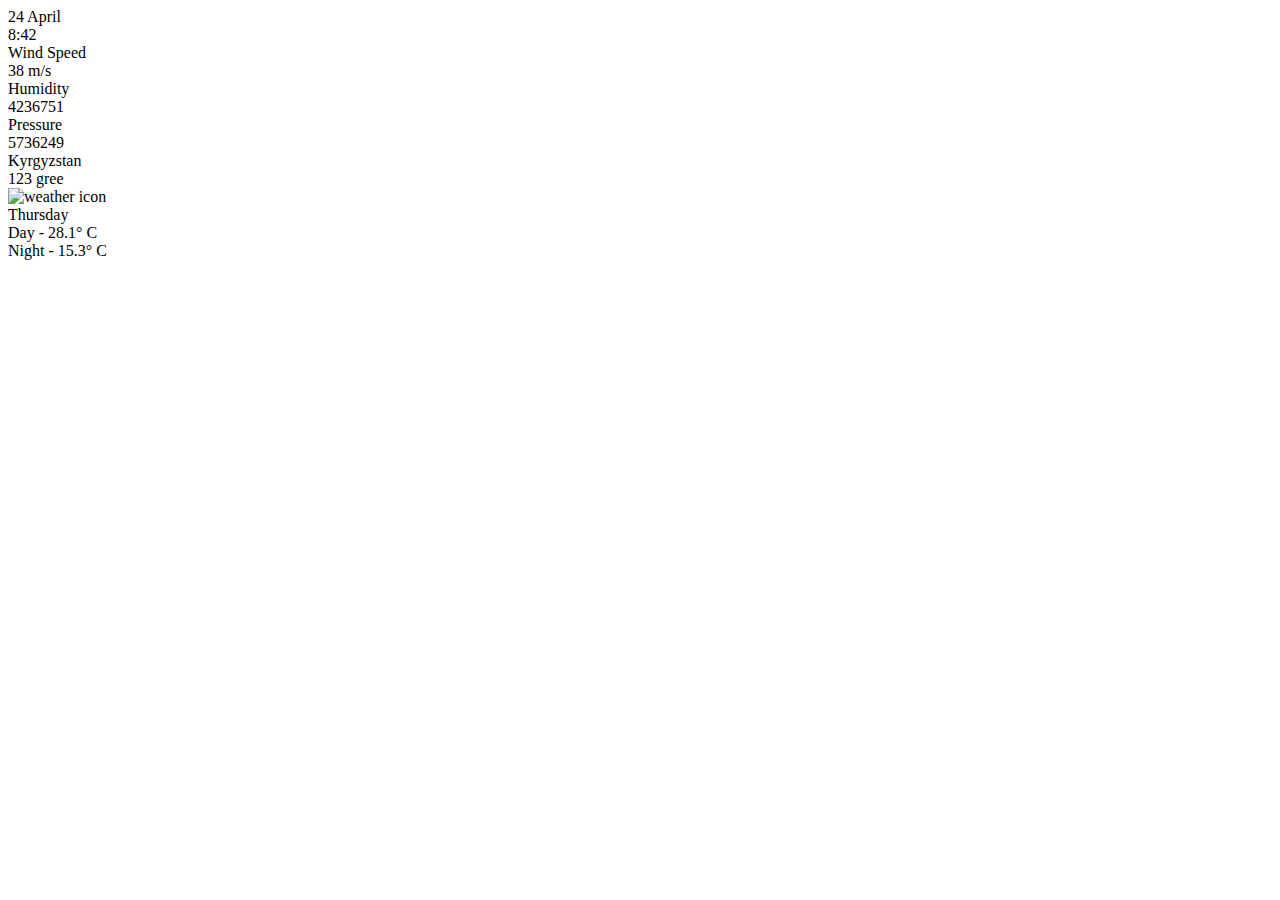
==== index.html @ aad37814 "first addition" ====
<!DOCTYPE html>
<html lang="en">
<head>
    <meta charset="UTF-8">
    <meta name="viewport" content="width=device-width, initial-scale=1.0">
    <title>Weather view</title>
    <link rel="stylesheet" href="css/style.css">
</head>
<body>
    <div class="container">
        <div class="info">
            <div class="date-container">
                <div class="date" id="date">
                    24 April
                </div>

                <div class="time" id="time">
                    8:42 
                </div>
                <div class="values" id="weather-items">
                    <div class="weather-item">
                        <div>Wind Speed </div>
                        <div >38 m/s</div>             
                    </div>

                    <div class="weather-item">
                        <div>Humidity</div> 
                        <div>4236751</div>
                    </div>

                    <div class="weather-item">
                        <div>Pressure</div> 
                        <div>5736249</div>
                    </div>
                </div>
            </div>

            <div class="country-zone" id="country-zone">
                <div class="country">
                    <div>Kyrgyzstan</div>
                </div>
                <div class="time-zone">
                    <div>123 gree</div>
                </div>
            </div>

            <div class="forecast">
                <div class="today" id="current-temp">
                    <img src="" alt="weather icon" class="weather-icon">
                    <div class="day">Thursday</div>
                    <div class="temp">Day - 28.1&#176 C</div>
                    <div class="temp">Night - 15.3&#176 C</div>
                </div>
            </div>

        </div>
    </div>

    <script src="js/script.js"></script>
</body>
</html>
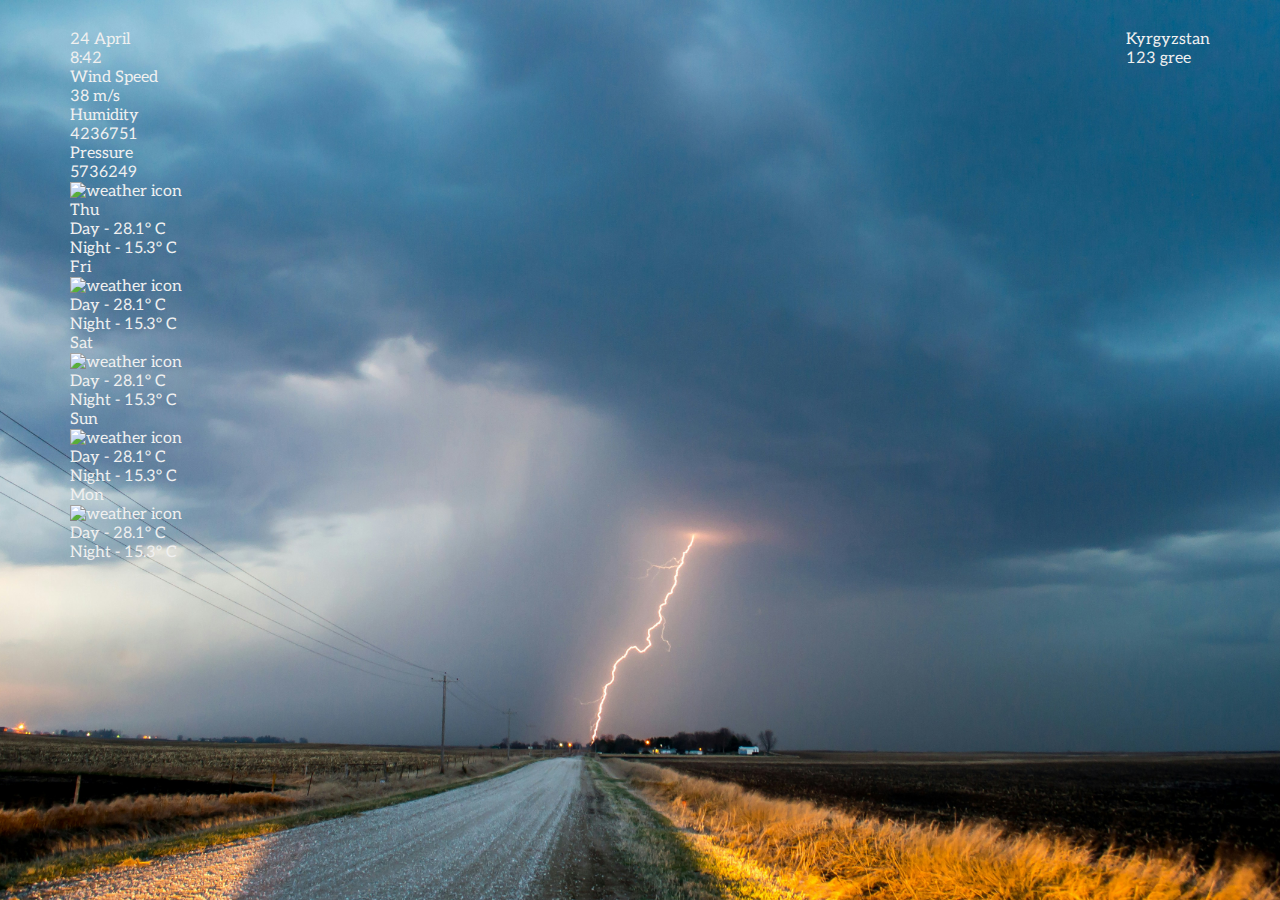
==== commit 820ecc62: "added five days template" ====
--- a/index.html
+++ b/index.html
@@ -35,24 +35,52 @@
                 </div>
             </div>
 
-            <div class="country-zone" id="country-zone">
-                <div class="country">
+            <div class="country-zone">
+                <div class="country" id="country">
                     <div>Kyrgyzstan</div>
                 </div>
-                <div class="time-zone">
+                <div class="time-zone" id="time-zone">
                     <div>123 gree</div>
                 </div>
             </div>
 
-            <div class="forecast">
-                <div class="today" id="current-temp">
+        </div>
+
+        <div class="forecast">
+            <div class="today" id="current-temp">
+                <img src="" alt="weather icon" class="weather-icon">
+                <div class="day">Thu</div>
+                <div class="temp">Day - 28.1&#176 C</div>
+                <div class="temp">Night - 15.3&#176 C</div>
+            </div>
+
+            <div class="other-forecast" id="other-forecast">
+                <div class="other-forecast-item">
+                    <div class="day">Fri</div>
                     <img src="" alt="weather icon" class="weather-icon">
-                    <div class="day">Thursday</div>
                     <div class="temp">Day - 28.1&#176 C</div>
                     <div class="temp">Night - 15.3&#176 C</div>
                 </div>
+                <div class="other-forecast-item">
+                    <div class="day">Sat</div>
+                    <img src="" alt="weather icon" class="weather-icon">
+                    <div class="temp">Day - 28.1&#176 C</div>
+                    <div class="temp">Night - 15.3&#176 C</div>
+                </div>
+                <div class="other-forecast-item">
+                    <div class="day">Sun</div>
+                    <img src="" alt="weather icon" class="weather-icon">
+                    <div class="temp">Day - 28.1&#176 C</div>
+                    <div class="temp">Night - 15.3&#176 C</div>
+                </div>
+                <div class="other-forecast-item">
+                    <div class="day">Mon</div>
+                    <img src="" alt="weather icon" class="weather-icon">
+                    <div class="temp">Day - 28.1&#176 C</div>
+                    <div class="temp">Night - 15.3&#176 C</div>
+                </div>
+
             </div>
-
         </div>
     </div>
 
--- a/css/style.css
+++ b/css/style.css
@@ -0,0 +1,27 @@
+@import url('https://fonts.googleapis.com/css2?family=Aleo:ital,wght@0,100..900;1,100..900&family=Montserrat:ital,wght@0,100..900;1,100..900&family=Open+Sans:ital,wght@0,300..800;1,300..800&display=swap');
+
+*{
+    box-sizing: border-box;
+    padding: 0;
+    margin: 0;
+}
+
+body{
+    background: url('../img/noaa-WHLI73X8tE0-unsplash.jpg') no-repeat center center fixed;
+    background-size: cover;
+    font-family: 'Aleo', sans-serif;
+    background-color: #f0f0f0; 
+    overflow: hidden;
+    height: 100vh;
+}
+
+.container{
+    padding: 30px 70px;
+    color: #f0f0f0ff;
+}
+
+.info{
+    display: flex;
+    justify-content: space-between;
+    flex-wrap: wrap;
+}
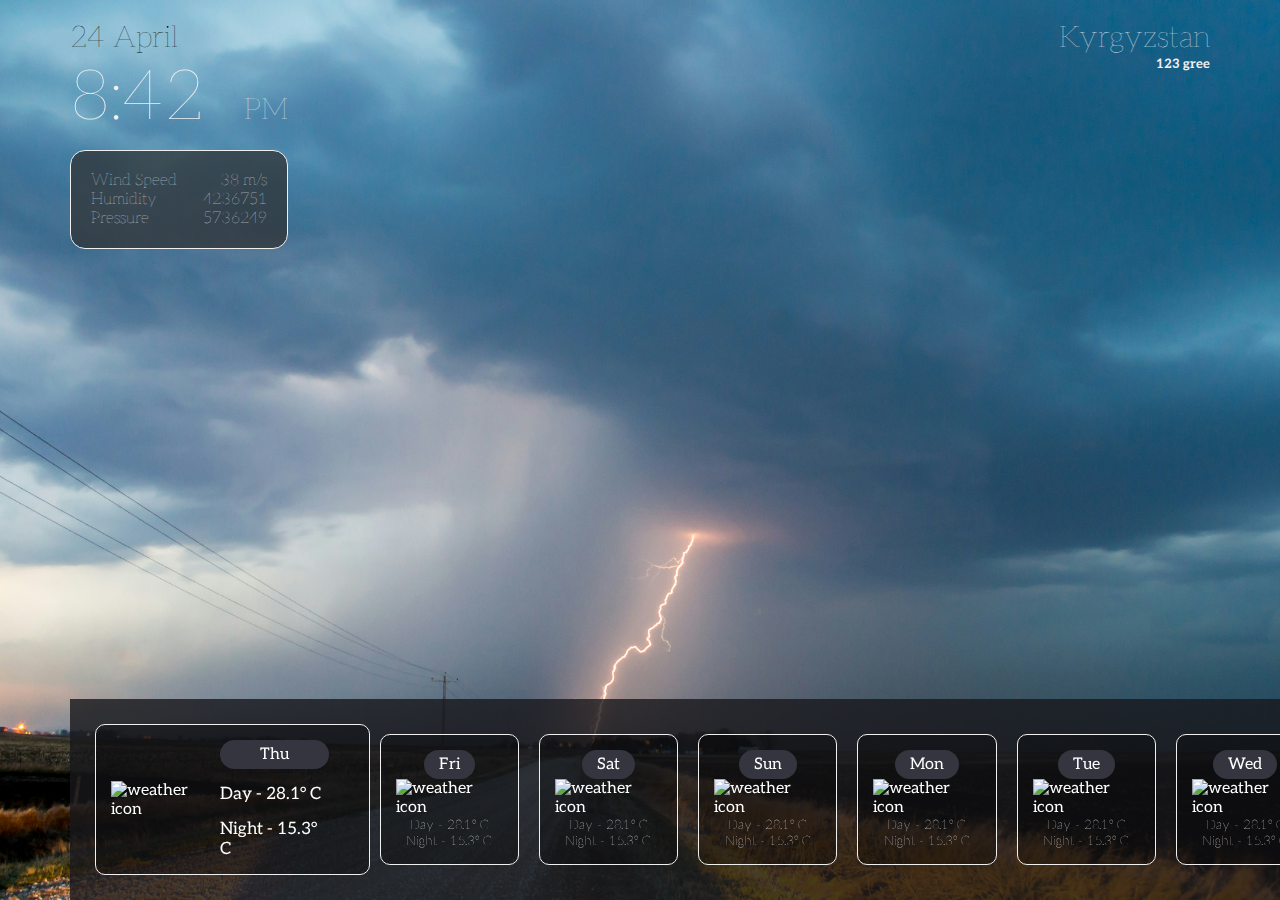
==== commit 5840b0d0: "added styles" ====
--- a/index.html
+++ b/index.html
@@ -15,7 +15,7 @@
                 </div>
 
                 <div class="time" id="time">
-                    8:42 
+                    8:42 <span id="am-pm">PM</span>
                 </div>
                 <div class="values" id="weather-items">
                     <div class="weather-item">
@@ -36,10 +36,10 @@
             </div>
 
             <div class="country-zone">
-                <div class="country" id="country">
+                <div class="time-zone" id="time-zone">
                     <div>Kyrgyzstan</div>
                 </div>
-                <div class="time-zone" id="time-zone">
+                <div class="country" id="country">
                     <div>123 gree</div>
                 </div>
             </div>
@@ -48,34 +48,49 @@
 
         <div class="forecast">
             <div class="today" id="current-temp">
-                <img src="" alt="weather icon" class="weather-icon">
-                <div class="day">Thu</div>
-                <div class="temp">Day - 28.1&#176 C</div>
-                <div class="temp">Night - 15.3&#176 C</div>
+                <img src="https://samples.openweathermap.org/data/2.5/weather?q=London&appid=b1b15e88fa797225412429c1c50c122a1" alt="weather icon" class="weather-icon">
+                <div class="other">
+                    <div class="day">Thu</div>
+                    <div class="temp">Day - 28.1&#176 C</div>
+                    <div class="temp">Night - 15.3&#176 C</div>
+                </div>
+                
             </div>
-
+        
             <div class="other-forecast" id="other-forecast">
                 <div class="other-forecast-item">
                     <div class="day">Fri</div>
-                    <img src="" alt="weather icon" class="weather-icon">
+                    <img src="https://samples.openweathermap.org/data/2.5/weather?q=London&appid=b1b15e88fa797225412429c1c50c122a1" alt="weather icon" class="weather-icon">
                     <div class="temp">Day - 28.1&#176 C</div>
                     <div class="temp">Night - 15.3&#176 C</div>
                 </div>
                 <div class="other-forecast-item">
                     <div class="day">Sat</div>
-                    <img src="" alt="weather icon" class="weather-icon">
+                    <img src="https://samples.openweathermap.org/data/2.5/weather?q=London&appid=b1b15e88fa797225412429c1c50c122a1" alt="weather icon" class="weather-icon">
                     <div class="temp">Day - 28.1&#176 C</div>
                     <div class="temp">Night - 15.3&#176 C</div>
                 </div>
                 <div class="other-forecast-item">
                     <div class="day">Sun</div>
-                    <img src="" alt="weather icon" class="weather-icon">
+                    <img src="https://samples.openweathermap.org/data/2.5/weather?q=London&appid=b1b15e88fa797225412429c1c50c122a1" alt="weather icon" class="weather-icon">
                     <div class="temp">Day - 28.1&#176 C</div>
                     <div class="temp">Night - 15.3&#176 C</div>
                 </div>
                 <div class="other-forecast-item">
                     <div class="day">Mon</div>
-                    <img src="" alt="weather icon" class="weather-icon">
+                    <img src="https://samples.openweathermap.org/data/2.5/weather?q=London&appid=b1b15e88fa797225412429c1c50c122a1" alt="weather icon" class="weather-icon">
+                    <div class="temp">Day - 28.1&#176 C</div>
+                    <div class="temp">Night - 15.3&#176 C</div>
+                </div>
+                <div class="other-forecast-item">
+                    <div class="day">Tue</div>
+                    <img src="https://samples.openweathermap.org/data/2.5/weather?q=London&appid=b1b15e88fa797225412429c1c50c122a1" alt="weather icon" class="weather-icon">
+                    <div class="temp">Day - 28.1&#176 C</div>
+                    <div class="temp">Night - 15.3&#176 C</div>
+                </div>
+                <div class="other-forecast-item">
+                    <div class="day">Wed</div>
+                    <img src="https://samples.openweathermap.org/data/2.5/weather?q=London&appid=b1b15e88fa797225412429c1c50c122a1" alt="weather icon" class="weather-icon">
                     <div class="temp">Day - 28.1&#176 C</div>
                     <div class="temp">Night - 15.3&#176 C</div>
                 </div>
--- a/css/style.css
+++ b/css/style.css
@@ -16,7 +16,7 @@
 }
 
 .container{
-    padding: 30px 70px;
+    padding: 20px 70px;
     color: #f0f0f0ff;
 }
 
@@ -25,3 +25,172 @@
     justify-content: space-between;
     flex-wrap: wrap;
 }
+
+.info .values{
+    background: rgba(46, 45, 45, 0.7);
+    display: flex;
+    flex-direction: column;
+    padding: 20px;
+    border-radius: 15px;
+    margin: 10px 0;
+    border: 1px solid #f0f0f0;
+}
+
+.info .values .weather-item{
+    display: flex;
+    justify-content: space-between;
+}
+
+.date-container{
+    font-weight: 100;
+}
+
+.date-container .time{
+    font-size: 70px;
+}
+
+.date-container #am-pm{
+    font-size: 30px; 
+    margin-left: 20px;
+}
+
+.date-container .date{
+    font-size: 30px;
+    color: rgb(0, 0, 0);
+}
+
+.country-zone{
+    text-align: end;
+}
+
+.country-zone .time-zone{
+    font-size: 30px;
+    font-weight: 100;
+}
+
+.country-zone .country{
+    font-size: 13px;
+    font-weight: 700;
+}
+
+.forecast{
+    background: rgba(24,24,27,0.8);
+    padding: 25px;
+    position: fixed;
+    bottom: 0;
+    display: flex;
+    color:white;
+    width: 100%;
+    align-items: center;
+    justify-content: center;
+    overflow-y: hidden;
+}
+
+.forecast .today{
+    display: flex;
+    align-items: center;
+    justify-content: center;
+    border: 1px solid #f0f0f0;
+    border-radius: 10px;
+    padding:15px;
+    padding-right: 40px;
+    background: rgba(0,0,0,0.3);
+
+}
+
+.forecast .today .day{
+    padding: 5px 15px;
+    background: #35353f;
+    border-radius: 50px;
+    text-align: center;
+}
+
+.forecast .today .temp{
+    font-size: 17px;
+    padding-top: 15px;
+}
+
+.forecast .other-forecast{
+    display: flex;
+}
+
+.forecast .other-forecast-item{
+    display: flex;
+    flex-direction: column;
+    align-items: center;
+    justify-content: center;
+    margin: 0 10px;
+    border: 1px solid #f0f0f0;
+    padding: 15px;
+    border-radius: 10px;
+    background: rgba(0,0,0,0.3)
+}
+
+.forecast .other-forecast-item .day{
+    padding: 5px 15px;
+    background: #35353f;
+    border-radius: 50px;
+    text-align: center;
+}
+
+.other-forecast .other-forecast-item .temp{
+    font-weight: 100;
+    font-size: 13px;
+}
+
+
+@media only screen and  (max-width:730px){
+    
+    .container{
+        padding: 20px;
+    }
+    
+    .forecast{
+        justify-content: start;
+        align-items: none;
+        overflow-y: scroll;
+    }
+
+    .forecast .today .temp{
+        font-size: 16px;
+    }
+
+    .date-container .time{
+        font-size: 50px;
+    }
+
+    .date-container #am-pm{
+        font-size: 20px;
+    }
+
+    .date-container .date{
+        font-size: 20px;
+    }
+
+    .country-zone{
+        text-align: end;
+        margin-top: 15px;
+    }
+
+    .country-zone .time-zone{
+        font-size: 20px;
+    }
+
+    .info .values{
+        padding: 12px;
+    }
+
+    .info .values .weather-item{
+        font-size: 14px;
+    }
+
+}
+
+@media only screen and (max-width: 1400px){
+    .forecast{
+        justify-content: start;
+        align-items: none;
+        overflow-x: scroll;
+    }
+
+}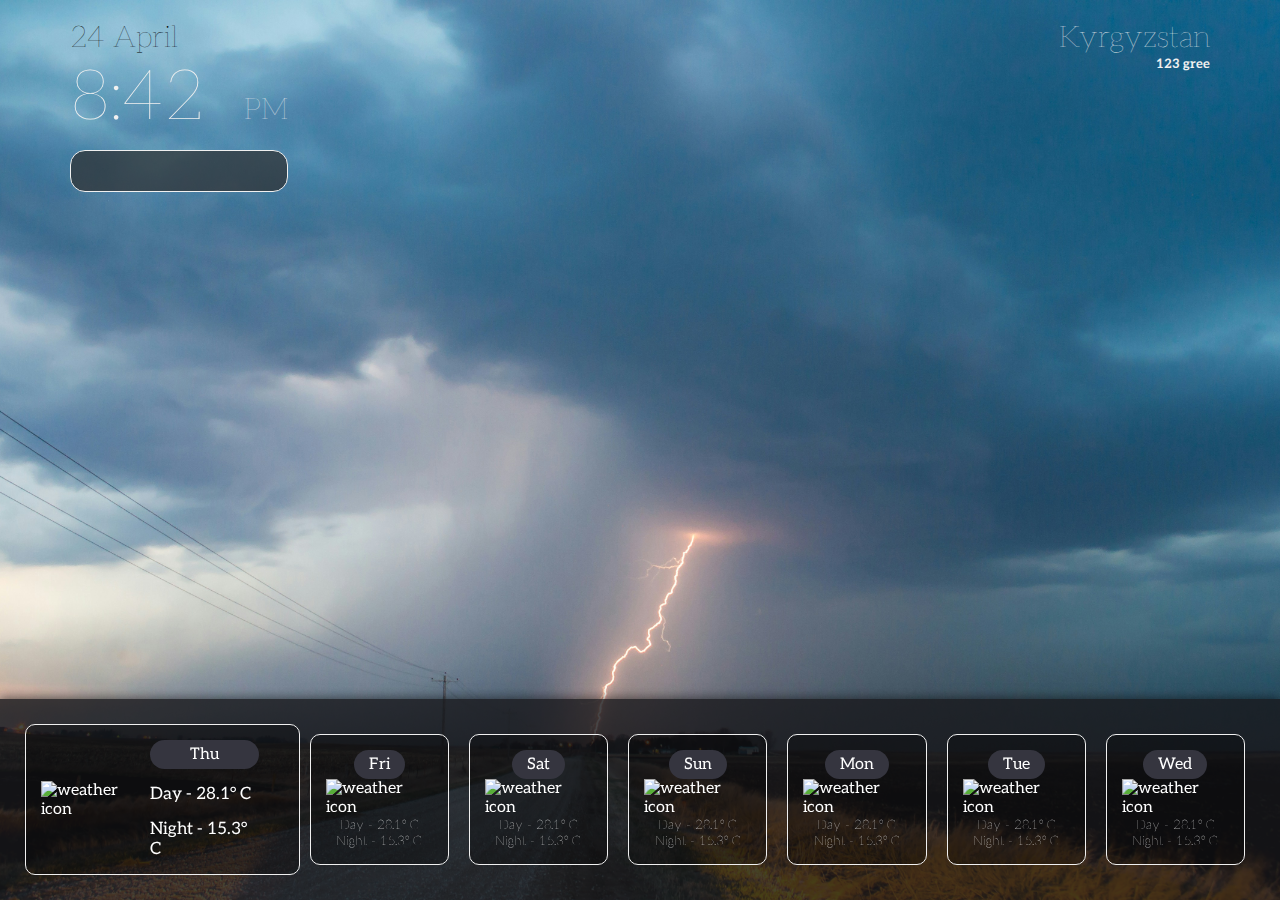
==== commit 1964a416: "added js" ====
--- a/index.html
+++ b/index.html
@@ -5,6 +5,7 @@
     <meta name="viewport" content="width=device-width, initial-scale=1.0">
     <title>Weather view</title>
     <link rel="stylesheet" href="css/style.css">
+
 </head>
 <body>
     <div class="container">
@@ -18,20 +19,7 @@
                     8:42 <span id="am-pm">PM</span>
                 </div>
                 <div class="values" id="weather-items">
-                    <div class="weather-item">
-                        <div>Wind Speed </div>
-                        <div >38 m/s</div>             
-                    </div>
-
-                    <div class="weather-item">
-                        <div>Humidity</div> 
-                        <div>4236751</div>
-                    </div>
-
-                    <div class="weather-item">
-                        <div>Pressure</div> 
-                        <div>5736249</div>
-                    </div>
+                    
                 </div>
             </div>
 
@@ -48,7 +36,7 @@
 
         <div class="forecast">
             <div class="today" id="current-temp">
-                <img src="https://samples.openweathermap.org/data/2.5/weather?q=London&appid=b1b15e88fa797225412429c1c50c122a1" alt="weather icon" class="weather-icon">
+                <img src="https://openweathermap.org/img/wn/10d@2x.png" alt="weather icon" class="weather-icon">
                 <div class="other">
                     <div class="day">Thu</div>
                     <div class="temp">Day - 28.1&#176 C</div>
@@ -60,37 +48,37 @@
             <div class="other-forecast" id="other-forecast">
                 <div class="other-forecast-item">
                     <div class="day">Fri</div>
-                    <img src="https://samples.openweathermap.org/data/2.5/weather?q=London&appid=b1b15e88fa797225412429c1c50c122a1" alt="weather icon" class="weather-icon">
+                    <img src="https://openweathermap.org/img/wn/10d@2x.png" alt="weather icon" class="weather-icon">
                     <div class="temp">Day - 28.1&#176 C</div>
                     <div class="temp">Night - 15.3&#176 C</div>
                 </div>
                 <div class="other-forecast-item">
                     <div class="day">Sat</div>
-                    <img src="https://samples.openweathermap.org/data/2.5/weather?q=London&appid=b1b15e88fa797225412429c1c50c122a1" alt="weather icon" class="weather-icon">
+                    <img src="https://openweathermap.org/img/wn/10d@2x.png" alt="weather icon" class="weather-icon">
                     <div class="temp">Day - 28.1&#176 C</div>
                     <div class="temp">Night - 15.3&#176 C</div>
                 </div>
                 <div class="other-forecast-item">
                     <div class="day">Sun</div>
-                    <img src="https://samples.openweathermap.org/data/2.5/weather?q=London&appid=b1b15e88fa797225412429c1c50c122a1" alt="weather icon" class="weather-icon">
+                    <img src="https://openweathermap.org/img/wn/10d@2x.png" alt="weather icon" class="weather-icon">
                     <div class="temp">Day - 28.1&#176 C</div>
                     <div class="temp">Night - 15.3&#176 C</div>
                 </div>
                 <div class="other-forecast-item">
                     <div class="day">Mon</div>
-                    <img src="https://samples.openweathermap.org/data/2.5/weather?q=London&appid=b1b15e88fa797225412429c1c50c122a1" alt="weather icon" class="weather-icon">
+                    <img src="https://openweathermap.org/img/wn/10d@2x.png" alt="weather icon" class="weather-icon">
                     <div class="temp">Day - 28.1&#176 C</div>
                     <div class="temp">Night - 15.3&#176 C</div>
                 </div>
                 <div class="other-forecast-item">
                     <div class="day">Tue</div>
-                    <img src="https://samples.openweathermap.org/data/2.5/weather?q=London&appid=b1b15e88fa797225412429c1c50c122a1" alt="weather icon" class="weather-icon">
+                    <img src="https://openweathermap.org/img/wn/10d@2x.png" alt="weather icon" class="weather-icon">
                     <div class="temp">Day - 28.1&#176 C</div>
                     <div class="temp">Night - 15.3&#176 C</div>
                 </div>
                 <div class="other-forecast-item">
                     <div class="day">Wed</div>
-                    <img src="https://samples.openweathermap.org/data/2.5/weather?q=London&appid=b1b15e88fa797225412429c1c50c122a1" alt="weather icon" class="weather-icon">
+                    <img src="https://openweathermap.org/img/wn/10d@2x.png" alt="weather icon" class="weather-icon">
                     <div class="temp">Day - 28.1&#176 C</div>
                     <div class="temp">Night - 15.3&#176 C</div>
                 </div>
@@ -99,6 +87,9 @@
         </div>
     </div>
 
+    <script src="https://cdnjs.cloudflare.com/ajax/libs/moment.js/2.30.1/moment.min.js"></script>
+
+
     <script src="js/script.js"></script>
 </body>
 </html>--- a/css/style.css
+++ b/css/style.css
@@ -12,7 +12,8 @@
     font-family: 'Aleo', sans-serif;
     background-color: #f0f0f0; 
     overflow: hidden;
-    height: 100vh;
+    height: 100%;
+    width: 100%;
 }
 
 .container{
@@ -29,6 +30,7 @@
 .info .values{
     background: rgba(46, 45, 45, 0.7);
     display: flex;
+    font-size: 25px;
     flex-direction: column;
     padding: 20px;
     border-radius: 15px;
@@ -73,18 +75,22 @@
     font-weight: 700;
 }
 
-.forecast{
-    background: rgba(24,24,27,0.8);
-    padding: 25px;
+.forecast {
+    background: rgba(24, 24, 27, 0.8);
+    padding: 25px; 
     position: fixed;
     bottom: 0;
-    display: flex;
-    color:white;
-    width: 100%;
+    left: 0; 
+    right: 0; 
+    display: flex;
+    color: white;
     align-items: center;
     justify-content: center;
     overflow-y: hidden;
-}
+    width: 100vw;
+    box-shadow: 0 -1px 10px rgba(0, 0, 0, 0.5); 
+}
+
 
 .forecast .today{
     display: flex;
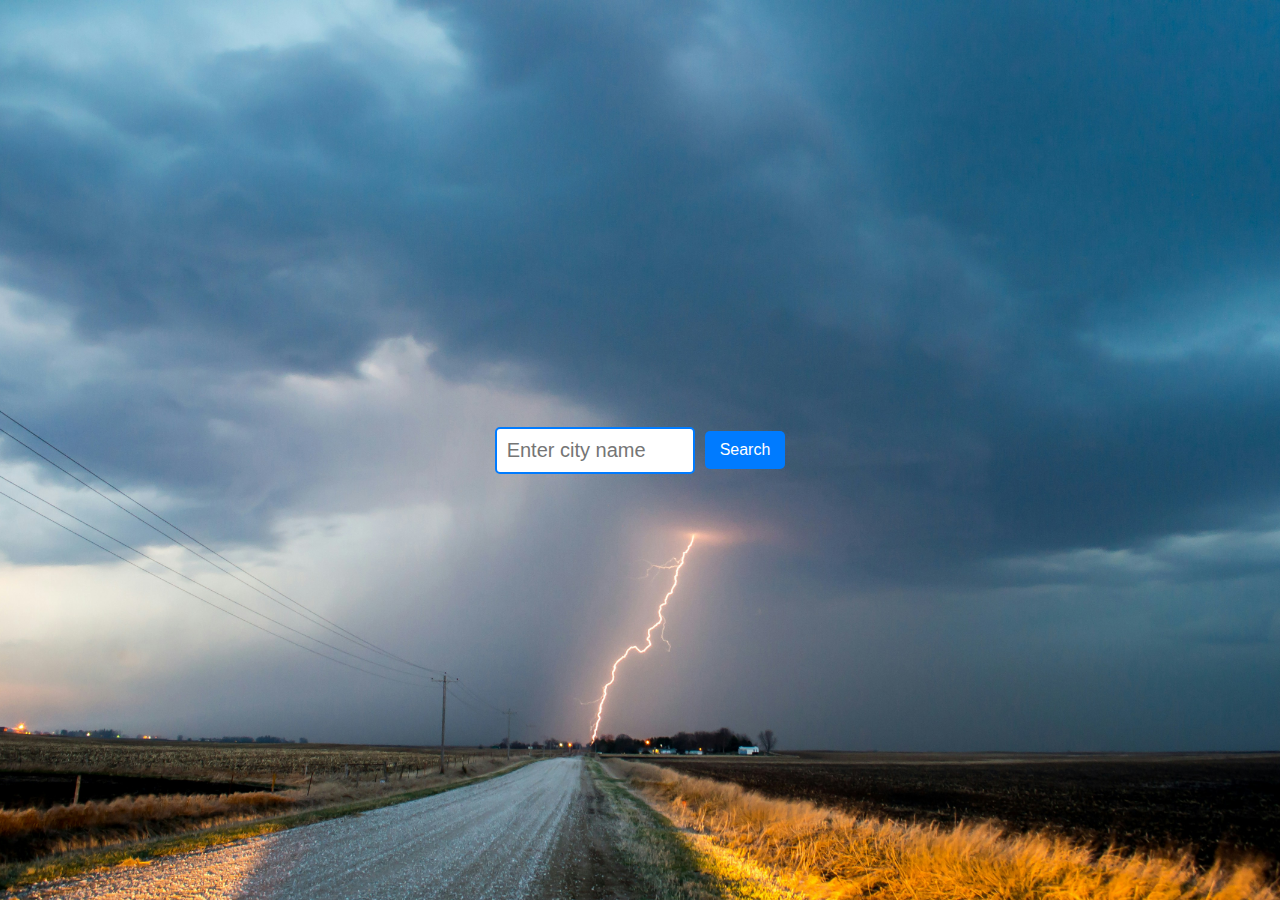
==== commit 4f8d15ac: "added searching by name of city" ====
--- a/index.html
+++ b/index.html
@@ -3,93 +3,15 @@
 <head>
     <meta charset="UTF-8">
     <meta name="viewport" content="width=device-width, initial-scale=1.0">
-    <title>Weather view</title>
-    <link rel="stylesheet" href="css/style.css">
-
+    <title>Weather Search</title>
+    <link rel="stylesheet" href="css/button.css">
 </head>
 <body>
-    <div class="container">
-        <div class="info">
-            <div class="date-container">
-                <div class="date" id="date">
-                    24 April
-                </div>
-
-                <div class="time" id="time">
-                    8:42 <span id="am-pm">PM</span>
-                </div>
-                <div class="values" id="weather-items">
-                    
-                </div>
-            </div>
-
-            <div class="country-zone">
-                <div class="time-zone" id="time-zone">
-                    <div>Kyrgyzstan</div>
-                </div>
-                <div class="country" id="country">
-                    <div>123 gree</div>
-                </div>
-            </div>
-
-        </div>
-
-        <div class="forecast">
-            <div class="today" id="current-temp">
-                <img src="https://openweathermap.org/img/wn/10d@2x.png" alt="weather icon" class="weather-icon">
-                <div class="other">
-                    <div class="day">Thu</div>
-                    <div class="temp">Day - 28.1&#176 C</div>
-                    <div class="temp">Night - 15.3&#176 C</div>
-                </div>
-                
-            </div>
-        
-            <div class="other-forecast" id="other-forecast">
-                <div class="other-forecast-item">
-                    <div class="day">Fri</div>
-                    <img src="https://openweathermap.org/img/wn/10d@2x.png" alt="weather icon" class="weather-icon">
-                    <div class="temp">Day - 28.1&#176 C</div>
-                    <div class="temp">Night - 15.3&#176 C</div>
-                </div>
-                <div class="other-forecast-item">
-                    <div class="day">Sat</div>
-                    <img src="https://openweathermap.org/img/wn/10d@2x.png" alt="weather icon" class="weather-icon">
-                    <div class="temp">Day - 28.1&#176 C</div>
-                    <div class="temp">Night - 15.3&#176 C</div>
-                </div>
-                <div class="other-forecast-item">
-                    <div class="day">Sun</div>
-                    <img src="https://openweathermap.org/img/wn/10d@2x.png" alt="weather icon" class="weather-icon">
-                    <div class="temp">Day - 28.1&#176 C</div>
-                    <div class="temp">Night - 15.3&#176 C</div>
-                </div>
-                <div class="other-forecast-item">
-                    <div class="day">Mon</div>
-                    <img src="https://openweathermap.org/img/wn/10d@2x.png" alt="weather icon" class="weather-icon">
-                    <div class="temp">Day - 28.1&#176 C</div>
-                    <div class="temp">Night - 15.3&#176 C</div>
-                </div>
-                <div class="other-forecast-item">
-                    <div class="day">Tue</div>
-                    <img src="https://openweathermap.org/img/wn/10d@2x.png" alt="weather icon" class="weather-icon">
-                    <div class="temp">Day - 28.1&#176 C</div>
-                    <div class="temp">Night - 15.3&#176 C</div>
-                </div>
-                <div class="other-forecast-item">
-                    <div class="day">Wed</div>
-                    <img src="https://openweathermap.org/img/wn/10d@2x.png" alt="weather icon" class="weather-icon">
-                    <div class="temp">Day - 28.1&#176 C</div>
-                    <div class="temp">Night - 15.3&#176 C</div>
-                </div>
-
-            </div>
-        </div>
+    <div class="city-search">
+        <input type="text" id="city-input" placeholder="Enter city name" />
+        <button id="search-btn">Search</button>
     </div>
-
-    <script src="https://cdnjs.cloudflare.com/ajax/libs/moment.js/2.30.1/moment.min.js"></script>
-
 
     <script src="js/script.js"></script>
 </body>
-</html>+</html>
--- a/css/button.css
+++ b/css/button.css
@@ -0,0 +1,58 @@
+@import url('https://fonts.googleapis.com/css2?family=Aleo:wght@100;1..900&display=swap');
+
+* {
+    box-sizing: border-box;
+    padding: 0;
+    margin: 0;
+}
+
+body {
+    background: url('../img/noaa-WHLI73X8tE0-unsplash.jpg') no-repeat center center fixed;
+    background-size: cover;
+    font-family: 'Aleo', sans-serif;
+    height: 100vh;
+    display: flex;
+    align-items: center;
+    justify-content: center;
+}
+
+.city-search {
+    display: flex;
+    justify-content: center;
+    align-items: center;
+}
+
+#city-input {
+    padding: 10px;
+    font-size: 20px;
+    border: 2px solid #007BFF;
+    border-radius: 5px;
+    width: 200px;
+    transition: border-color 0.3s;
+}
+
+#city-input:focus {
+    border-color: #0056b3;
+    outline: none;
+}
+
+#search-btn {
+    padding: 10px 15px;
+    font-size: 16px;
+    background-color: #007BFF;
+    color: white;
+    border: none;
+    border-radius: 5px;
+    margin-left: 10px;
+    cursor: pointer;
+    transition: background-color 0.3s, transform 0.2s;
+}
+
+#search-btn:hover {
+    background-color: #0056b3;
+    transform: scale(1.05);
+}
+
+#search-btn:active {
+    transform: scale(0.95);
+}
